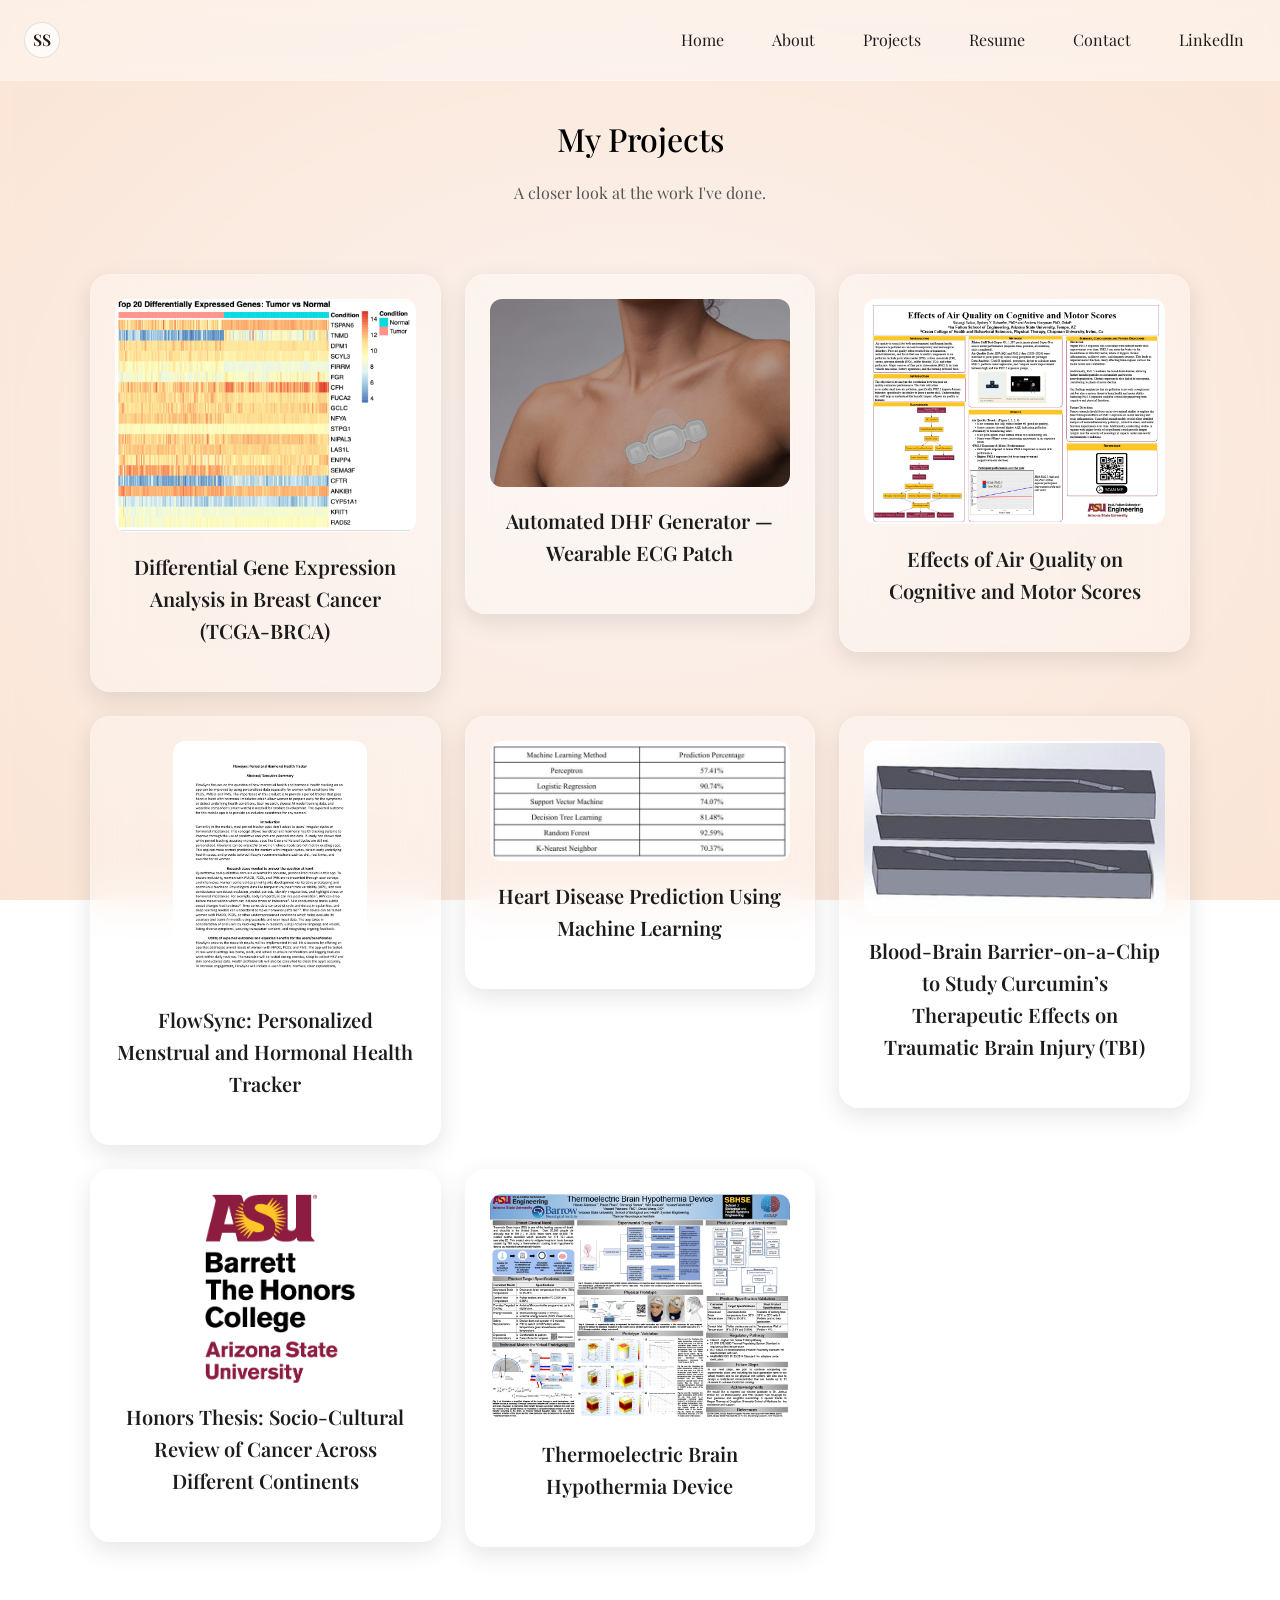
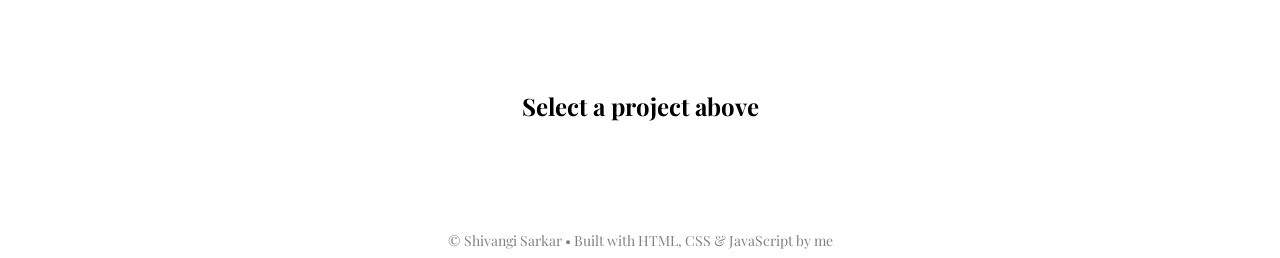
==== project.html @ 10d89e01 "Portfolio site Co-Authored-By: Claude Opus 4.8 <noreply@anthropic.com>" ====
<!DOCTYPE html>

<html lang="en">
<head>
<meta charset="utf-8"/>
<meta content="width=device-width, initial-scale=1.0" name="viewport"/>
<title>Projects – Shivangi</title>
<!-- Font -->
<link href="https://fonts.googleapis.com/css2?family=Playfair+Display:wght@400;500;600&amp;display=swap" rel="stylesheet"/>
<link href="https://cdn.jsdelivr.net/npm/aos@2.3.4/dist/aos.css" rel="stylesheet"/>
<link rel="stylesheet" href="mobile.css" />
<style>html 
{  .zoom-on-hover {
  transition: transform 0.3s ease;
  cursor: zoom-in;
}

.zoom-on-hover:hover {
  transform: scale(1.05);
} 
scroll-behavior: smooth;
}

    body {
      margin: 0;
      font-family: 'Playfair Display', serif;
      line-height: 1.6;
      min-height: 100vh;
      overflow-x: hidden;
      background: radial-gradient(ellipse at center, #fbeee8 0%, #f8d9c3 100%);
      background-attachment: fixed;
      background-size: cover;
      background-repeat: no-repeat;
      position: relative;
    }

    body::before {
      content: '';
      position: fixed;
      top: 0;
      left: 0;
      width: 100vw;
      height: 100vh;
      z-index: -3;
      background: rgba(255, 255, 255, 0.3);
      backdrop-filter: blur(6px);
    }

    .blob {
      position: fixed;
      border-radius: 50%;
      filter: blur(60px);
      opacity: 0.6;
      z-index: -2;
      animation: float 10s ease-in-out infinite;
    }

    .blob1 {
      width: 400px;
      height: 400px;
      background: #fce8ec;
      top: -100px;
      left: -100px;
    }

    .blob2 {
      width: 300px;
      height: 300px;
      background: #f9f5dc;
      top: 200px;
      right: -150px;
    }

    .blob3 {
      width: 500px;
      height: 500px;
      background: #e6fff3;
      bottom: -150px;
      left: 50%;
      transform: translateX(-50%);
    }


nav {
  display: flex;
  align-items: center;
  justify-content: space-between;
  padding: 10px 24px;
  background: rgba(255, 255, 255, 0.4);
  backdrop-filter: blur(10px);
  border-bottom: 1px solid rgba(255,255,255,0.2);
  position: sticky;
  top: 0;
  z-index: 100;
  height: 60px; /* Optional cap to help constrain height */
}
.monogram {
  display: inline-flex;
  align-items: center;
  justify-content: center;
  width: 36px;
  height: 36px;
  font-size: 16px; /* balanced for a 36px circle */
  font-weight: 600;
  border: 1px solid rgba(0, 0, 0, 0.1);
  border-radius: 50%;
  background: rgba(255, 255, 255, 0.5);
  backdrop-filter: blur(6px);
  text-decoration: none;
  color: #1c1c1c;
  line-height: 1;
  padding: 0;
  margin: 0;
  box-sizing: border-box;
}




  .nav-links {
    display: flex;
    gap: 24px;
  }

 nav a {
    color: #1c1c1c;
    text-decoration: none;
    padding: 6px 12px;
    font-size: 16px;
    border-radius: 6px;
    transition: background 0.3s;
  }

    nav a:hover {
      background: rgba(255,255,255,0.3);
    }

  header {
  text-align: center;
  padding: 24px 20px 12px;
  margin-top: 0; /* Add this if not present */
}

h1 {
  font-size: 32px; /* Match this to about.html if different */
  font-weight: 500;
  margin: 0;
  padding-top: 8px;
}

    .projects-container {
      display: grid;
      grid-template-columns: repeat(auto-fit, minmax(300px, 1fr));
      gap: 24px;
      max-width: 1100px;
      margin: 0 auto;
      padding: 40px 24px;
    }

    .project-card {
      background: rgba(255, 255, 255, 0.3);
      border: 1px solid rgba(255, 255, 255, 0.2);
      border-radius: 20px;
      backdrop-filter: blur(20px);
      box-shadow: 0 8px 24px rgba(0, 0, 0, 0.1);
      padding: 24px;
      transition: transform 0.3s ease;
    }

    .project-card:hover {
      transform: translateY(-6px);
    }

    .project-card h3 {
      margin-top: 0;
      font-size: 20px;
      font-weight: 600;
    }

    .project-card p {
      font-size: 15px;
      color: #333;
    }

    @media (max-width: 600px) {
      h1 {
        font-size: 28px;
      }

      .nav-links {
        flex-direction: column;
        gap: 12px;
        align-items: flex-start;
      }
    }
  </style>
</head>
<body>
<!-- Navigation Bar -->
<nav>
  <a href="index.html" class="monogram">SS</a>
  <div class="nav-links">
    <a href="index.html">Home</a>
    <a href="aboutme.html">About</a>
    <a href="project.html">Projects</a>
    <a href="resume.pdf" rel="noopener noreferrer" target="_blank">Resume</a>
    <a href="contact.html">Contact</a>
    <a href="https://www.linkedin.com/in/shivangi-sarkar/" target="_blank" rel="noopener noreferrer">LinkedIn</a>
</div>
</nav>
<!-- Page Header -->
<header>
<h1>My Projects</h1>
<p style="font-size: 16px; color: #555;">A closer look at the work I've done.</p>
</header>
<!-- Projects Grid -->
<div class="projects-container">
  <a href="#slideshow" style="text-decoration: none;">
    <div class="project-card" style="cursor: pointer;">
      <img src="heatmap.jpg" alt="Project 1" style="width: 100%; border-radius: 12px; margin-bottom: 12px;" />
      <h3 style="text-align: center; color: #1c1c1c;">Differential Gene Expression Analysis in Breast Cancer (TCGA-BRCA)</h3>
    </div>
  </a>
  <a href="#slideshow" style="text-decoration: none;">
    <div class="project-card" style="cursor: pointer;">
      <img src="dhfecg.jpg" alt="Project 2" style="width: 100%; border-radius: 12px; margin-bottom: 12px;" />
      <h3 style="text-align: center; color: #1c1c1c;">Automated DHF Generator — Wearable ECG Patch</h3>
    </div>
  </a>
  <a href="#slideshow" style="text-decoration: none;">
    <div class="project-card" style="cursor: pointer;">
      <img src="appliedproject.jpg" alt="Project 3" style="width: 100%; border-radius: 12px; margin-bottom: 12px;" />
      <h3 style="text-align: center; color: #1c1c1c;">Effects of Air Quality on Cognitive and Motor Scores</h3>
    </div>
  </a>
  <a href="#slideshow" style="text-decoration: none;">
    <div class="project-card" style="cursor: pointer;">
      <img src="Flowsyncreport.jpg" alt="Project 4" style="width: 64.5%; border-radius: 12px; margin-bottom: 12px; margin-left: 58px; display: block;" />
      <h3 style="text-align: center; color: #1c1c1c;">FlowSync: Personalized Menstrual and Hormonal Health Tracker</h3>
    </div>
  </a>
  <a href="#slideshow" style="text-decoration: none;">
    <div class="project-card" style="cursor: pointer;">
      <img src="heartml.jpg" alt="Project 5" style="width: 100%; border-radius: 12px; margin-bottom: 12px;" />
<h3 style="text-align: center; color: #1c1c1c;">Heart Disease Prediction Using Machine Learning</h3>
    </div>
  </a>
  <a href="#slideshow" style="text-decoration: none;">
    <div class="project-card" style="cursor: pointer;">
      <img src="project4.jpg" alt="Project 6" style="width: 100%; border-radius: 12px; margin-bottom: 12px;" />
      <h3 style="text-align: center; color: #1c1c1c;">Blood-Brain Barrier-on-a-Chip to Study Curcumin’s Therapeutic Effects on Traumatic Brain Injury (TBI)</h3>
    </div>
  </a>
  <a href="#slideshow" style="text-decoration: none;">
    <div class="project-card" style="cursor: pointer;">
      <img src="Barrett.jpg" alt="Project 7" style="width: 50%; border-radius: 12px; margin-bottom: 12px; margin-left: 90px;" />
      <h3 style="text-align: center; color: #1c1c1c;">Honors Thesis: Socio-Cultural Review of Cancer Across Different Continents</h3>
    </div>
  </a>
  <a href="#slideshow" style="text-decoration: none;">
    <div class="project-card" style="cursor: pointer;">
      <img src="capstone.jpg" alt="Project 8" style="width: 100%; border-radius: 12px; margin-bottom: 12px;" />
      <h3 style="text-align: center; color: #1c1c1c;">Thermoelectric Brain Hypothermia Device</h3>
    </div>
  </a>
</div>
<section id="slideshow" style="padding: 80px 24px; scroll-margin-top: 100px;">
<div class="glass" id="project-detail" style="max-width: 800px; margin: 0 auto; text-align: center;">
<h2 id="detail-title">Select a project above</h2>
<div id="detail-image-container" style="margin-top: 20px;"></div>
<p id="detail-description" style="margin-top: 20px; font-size: 16px; color: #444;"></p>
</div>
</section>
<script>
  const projectData = {

    1: {
  title: "Differential Gene Expression Analysis in Breast Cancer (TCGA-BRCA)",
  image: "heatmap.jpg",
  description: `
    <div style="display: flex; flex-wrap: wrap; gap: 40px;">
      <div style="flex: 1; min-width: 300px;">
        <h3>Overview</h3>
        <p>This project investigates the molecular differences between normal and cancerous breast tissue using RNA-Seq data from The Cancer Genome Atlas (TCGA-BRCA). By comparing expression profiles from 113 matched tumor-normal samples, the goal was to identify key biomarkers and therapeutic targets in breast cancer.</p>

        <h3>Tools & Technologies</h3>
        <ul style="font-size: 15px;">
          <li>R</li>
          <li>TCGAbiolinks</li>
          <li>DESeq2</li>
          <li>biomaRt</li>
          <li>ggplot2</li>
          <li>pheatmap</li>
          <li>EnhancedVolcano</li>
        </ul>

        <h3>Key Steps</h3>
        <ul style="font-size: 15px;">
          <li>Queried and processed TCGA-BRCA RNA-Seq data</li>
          <li>Filtered and normalized gene expression</li>
          <li>Conducted differential expression analysis using DESeq2</li>
          <li>Visualized results via PCA plots, heatmaps, and dendrograms</li>
        </ul>

        <h3>Results Highlights</h3>
        <ul style="font-size: 15px;">
          <li>Clear separation in PCA between tumor and normal tissue (PC1: 36%, PC2: 17%)</li>
          <li>Top genes: TSPAN6, TNMD, CFTR</li>
          <li>Clustering showed possible functional relationships between genes</li>
        </ul>

        <h3>Biological Insights</h3>
        <ul style="font-size: 15px;">
          <li>TSPAN6 downregulation may impair B cell recruitment to the tumor</li>
          <li>TNMD downregulation correlated with poorer survival in some subtypes</li>
          <li>CFTR dysfunction may influence estrogen-linked cancer progression</li>
        </ul>

        <h3>Impact</h3>
        <ul style="font-size: 15px;">
          <li>Highlighted potential biomarkers for early detection</li>
          <li>Demonstrated skills in bioinformatics and biological interpretation</li>
          <li>Supported future research in therapeutic target identification</li>
        </ul>


        
        </p>
      </div>

      <div style="flex: 1; min-width: 300px;">
        <h3>Visualizations</h3>
<a href="PCA.jpg" target="_blank">
  <img src="PCA.jpg" alt="PCA Plot: Tumor vs Normal" class="zoom-on-hover" style="width: 100%; border-radius: 12px; margin-bottom: 20px;" />
</a>

<a href="dendogram.jpg" target="_blank">
  <img src="dendogram.jpg" alt="Dendrogram of Top Genes" class="zoom-on-hover" style="width: 100%; border-radius: 12px; margin-bottom: 20px;" />
</a>


<h3>View Full Report</h3>
        <a href="Differential Gene Expression Analysis in Breast Cancer (TCGA-BRCA).pdf" target="_blank" style="display: inline-block;">
          <button style="padding: 10px 20px; font-weight: bold; border-radius: 8px; border: none; background-color: #f0f0f0; cursor: pointer;">
            Open PDF Report
          </button>
        </a>

        <h3>Project Code</h3>
        <p>
          <a href="https://github.com/shivisark/Differential-Gene-Expression-Analysis-in-Breast-Cancer"
             target="_blank"
             style="font-weight: bold; font-size: 16px; text-decoration: underline;">
            View GitHub Repository
          </a>
        </p>

      </div>
    </div>
  `
}

,
    
    2: {
  title: "Automated DHF Generator for Wearable ECG Patch",
  image: "dhfecg.jpg",
  description: `
    <div style="display: flex; flex-wrap: wrap; gap: 40px;">
      <div style="flex: 1; min-width: 300px;">
        <h3>Overview</h3>
        <p>Developed an automated Design History File (DHF) generator for a Class II Wearable ECG Patch used in remote cardiac monitoring. The project integrates biomedical design principles with Python-based automation to streamline FDA-compliant documentation.</p>

        <h3>Key Features</h3>
        <ul style="font-size: 15px;">
          <li><strong>User-Centric Design:</strong> Defined full user needs, design inputs/outputs, and verification methods.</li>
          <li><strong>Traceability Matrix:</strong> Auto-generated matrix links user needs → inputs → outputs → tests with full backward traceability logic.</li>
          <li><strong>Risk Management:</strong> Embedded FMEA logic for calculating Risk Priority Numbers (RPNs) and suggesting mitigations.</li>
          <li><strong>FDA-Ready Format:</strong> Outputs audit-ready DHF reports with structured sections aligned to design control standards. </li>
        </ul>

        <h3>Impact</h3>
        <ul style="font-size: 15px;">
          <li>Reduced documentation time by using automation</li>
          <li>Enhanced design traceability and usability testing tracking</li>
          <li>Demonstrated cross-functional expertise in biomedical design, quality systems, and software development</li>
        </ul>
      </div>

      <div style="flex: 1; min-width: 300px;">
        <h3>See Design History File </h3>
        <a href="DHF_Report.pdf" target="_blank" style="display: inline-block; margin-bottom: 20px;">
          <img src="dhf.jpg" alt="Click to view full DHF Report PDF" class="zoom-on-hover" style="width: 100%; max-width: 300px; border-radius: 12px;" />
        </a>

        <h3>Project Code</h3>
        <p>
          <a href="https://github.com/shivisark/AutomatedDHFGenerator"
             target="_blank"
             style="font-weight: bold; font-size: 16px; color: #1c1c1c; text-decoration: underline;">
            🔗 View GitHub Repository
          </a>
        </p>
      </div>
    </div>
  `
},

    3: {
      title: "Effects of Air Quality on Cognitive and Motor Scores",
      image: "appliedproject.jpg",
      description: `
        <div style="display: flex; flex-wrap: wrap; gap: 40px;">
          <div style="flex: 1; min-width: 300px;">
            <h3>Overview</h3>
            <p>This study investigates how chronic exposure to fine particulate matter (PM2.5) influences human motor and cognitive performance. Using a nationally distributed online motor task called “Super G,” the performance of 1,397 participants was assessed in relation to PM2.5 levels collected near their zip codes. Participants exposed to higher PM2.5 levels showed significantly less improvement in the task, suggesting that air pollution impairs neurocognitive function and may contribute to diseases such as Parkinson’s and Alzheimer’s.</p>

            <h3>Methodology</h3>
            <ul style="font-size: 15px;">
              <li><strong>Participant Recruitment and Ethics:</strong> 1,397 participants recruited via MTurk with informed consent. IRB approved (ASU, Study ID: 00015247).</li>
              <li><strong>Super G Motor Task:</strong> Online game with 75 trials assessing motor skill. Goal: land an astronaut on planets. Metrics: planets landed, response time, accuracy, position, etc.</li>
              <li><strong>Zip Code & Geolocation:</strong> Mapped to nearest EPA site using geospatial calculations.</li>
              <li><strong>Air Quality Data:</strong> EPA PM2.5/AQI data (2022–2024). Mean values by location.</li>
              <li><strong>PM2.5 Exposure Grouping:</strong> High/low groups and quartiles (1Q to 4Q).</li>
              <li><strong>Data Analysis and Visualization:</strong> R, dplyr, tidyverse. Visuals via ggplot2 (lines, boxes, histograms, maps).</li>
            </ul>
          </div>
          <div style="flex: 1; min-width: 300px;">
            <h3>See Full Report</h3>
  <a href="FinalReport.pdf" target="_blank" style="display: inline-block; margin-bottom: 20px;">
  <img src="FinalReport1.jpg" alt="Click to view full report PDF" class="zoom-on-hover" style="width: 100%; max-width: 300px; border-radius: 12px;" />
</a>
<p>
 <h3>Project Video</h3>
        <p>
          <a href="https://capstones.engineering.asu.edu/project/assess-the-impact-of-air-quality-on-individual-cognition-and-motor-capability/"
             target="_blank"
             style="font-weight: bold; font-size: 16px; color: #1c1c1c; text-decoration: underline;">
            🔗 Watch the Capstone Project Video
          </a>
        </p>
</p>

          </div>
        </div>

    <div style="display: flex; flex-wrap: wrap; gap: 40px; margin-top: 40px;">
  <!-- Figure 7 -->
  <div style="flex: 1; min-width: 300px;">
    <h3>Figure 7: Impact of PM2.5 Exposure on Motor Learning Performance Over Time</h3>
    <a href="figure7.png" target="_blank" style="display: inline-block;">
      <img src="figure7.png" alt="Figure 7" class="zoom-on-hover" style="width: 100%; border-radius: 12px;" />
    </a>
    <p style="font-size: 15px; color: #444;">
      This figure illustrates the performance trends in the Super G motor task for two groups: participants with low PM2.5 exposure (blue line) and those with high exposure (red line). Over time, the low-exposure group demonstrated steady improvement in task performance, indicative of effective motor learning. In contrast, the high-exposure group showed no significant improvement, suggesting that chronic exposure to fine particulate matter may inhibit neurocognitive learning.
    </p>
  </div>
  <!-- Figure 8 -->
  <div style="flex: 1; min-width: 300px;">
    <h3>Figure 8: Distribution of Participants by PM2.5 Exposure Quartiles from Baseline to Year 2</h3>
    <a href="figure8.png" target="_blank" style="display: inline-block;">
      <img src="figure8.png" alt="Figure 8" class="zoom-on-hover" style="width: 100%; border-radius: 12px;" />
    </a>
    <p style="font-size: 15px; color: #444;">
      This box plot shows how participants were distributed across four levels of PM2.5 exposure—low (1Q), low-medium (2Q), medium (3Q), and high (4Q)—at baseline and again at year 2. At baseline, a larger proportion of participants were in the medium to high exposure categories. By year 2, the distribution shifted, with fewer participants in the highest exposure quartile. This trend suggests a reduction in environmental PM2.5 levels or a demographic shift in the sample over time.
    </p>
  </div>
</div>
      `
    },
    4: {
  title: "FlowSync: Personalized Menstrual and Hormonal Health Tracker",
  image: "",
description: `
  <div style="margin-bottom: 30px;">
    <h3>View Project Report</h3>
    <a href="Flowsync.pdf" target="_blank" style="display: inline-block;">
      <img src="Flowsyncreport.jpg" alt="FlowSync Report Preview" class="zoom-on-hover" style="width: 100%; max-width: 300px; border-radius: 12px;" />
    </a>
  </div>
    <div style="display: flex; flex-wrap: wrap; gap: 40px;">
      <div style="flex: 1; min-width: 300px;">
        <h3>Concept & Problem Statement</h3>
        <p>FlowSync aims to fill a critical gap in women’s health by providing a smart, adaptive period and hormonal health tracker. Unlike existing apps, FlowSync caters to those with irregular cycles and hormonal disorders like PCOS, PMDD, and PMS by using data from both user input and wearable devices.</p>
      </div>
      <div style="flex: 1; min-width: 300px;">
        <h3>Features</h3>
        <ul style="font-size: 15px; line-height: 1.8;">
          <li>Predictive Analytics</li>
          <li>Wearable Integration (HRV, skin conductance, temperature)</li>
          <li>Personalized Cycle Tracking</li>
          <li>Inclusive Symptom Logging</li>
          <li>Lifestyle Recommendations</li>
        </ul>
      </div>
    </div>

    <h3 style="text-align: center;">Human-Centered Approach</h3>
<div style="display: flex; justify-content: center;">
  <ul style="font-size: 15px; line-height: 1.8; list-style-type: disc; list-style-position: inside; text-align: left;">
    <li style="margin-bottom: 10px;">Surveys & Interviews</li>
    <li style="margin-bottom: 10px;">Iterative Prototyping</li>
    <li style="margin-bottom: 10px;">AI Modeling (Time Series & Deep Learning)</li>
    <li>Expert Validation (Healthcare Professionals)</li>
  </ul>
</div>

    </div>

    <div style="margin-top: 40px;">
      <h3>Personal Growth & Future Goals</h3>
      <p style="font-size: 15px;">
        Working on FlowSync sparked a deep interest in health-focused app development and wearable tech. I became passionate about using data science and design thinking to improve real lives. In the future, I aspire to develop applications that work in sync with smart wearables to address other underserved health issues.
      </p>
      <p style="font-size: 15px;">
        This project marked the beginning of my journey into mobile health tech—and I’m excited to build more.
      </p>
    </div>
  `
}, 5: {
  title: "Heart Disease Prediction Using Machine Learning",
  image: "",
  description: `
  <div style="margin-bottom: 30px;">
    <h3>View Project Report</h3>
    <a href="python.pdf" target="_blank" style="text-decoration: none;">
      <img src="python.jpg" alt="Heart Disease ML Report Preview"
           class="zoom-on-hover"
           style="width: 90%; max-width: 240px; border-radius: 12px; display: block; margin: 0 auto;" />
    </a>
  </div>

  <div style="margin-top: 40px;">
    <h3>Overview</h3>
    <p>As part of a machine learning course project, I developed a predictive model to aid physicians in identifying patients at risk of heart disease using real-world clinical data. The goal was to evaluate various ML algorithms for their prediction accuracy and interpretability.</p>
  </div>

  <div style="margin-top: 30px;">
    <h3>Techniques Used</h3>
    <ul style="font-size: 15px; line-height: 1.8; text-align: left; padding-left: 20px;">
      <li>Exploratory Data Analysis: Correlation and covariance matrices to understand feature relationships.</li>
      <li>Feature Engineering: Analyzed variables like chest pain type, max heart rate, and thalassemia.</li>
      <li>Machine Learning Models:
         <!-- Model Types Table -->
<table style="width: 100%; max-width: 600px; margin: 0 auto; font-size: 15px; border-collapse: collapse;">
  <thead>
    <tr>
      <th style="padding: 10px; text-align: center; border-bottom: 1px solid #ccc;">Model</th>
      <th style="padding: 10px; text-align: center; border-bottom: 1px solid #ccc;">Type</th>
    </tr>
  </thead>
  <tbody>
    <tr><td style="padding: 10px; text-align: center;">Perceptron</td><td style="padding: 10px; text-align: center;">Linear Classifier</td></tr>
    <tr><td style="padding: 10px; text-align: center;">Logistic Regression</td><td style="padding: 10px; text-align: center;">Linear Classifier</td></tr>
    <tr><td style="padding: 10px; text-align: center;">Decision Tree</td><td style="padding: 10px; text-align: center;">Tree-based</td></tr>
    <tr><td style="padding: 10px; text-align: center;">Random Forest</td><td style="padding: 10px; text-align: center;">Ensemble (Bagging)</td></tr>
    <tr><td style="padding: 10px; text-align: center;">SVM (Poly Kernel)</td><td style="padding: 10px; text-align: center;">Nonlinear Kernel</td></tr>
    <tr><td style="padding: 10px; text-align: center;">K-Nearest Neighbor (KNN)</td><td style="padding: 10px; text-align: center;">Instance-Based</td></tr>
  </tbody>
</table>
      </li>
    </ul>
  </div>

  <div style="margin-top: 30px;">
    

<!-- Accuracy Results Table -->
<div style="margin-top: 40px;">
  <h3 style="text-align: center; font-size: 20px;">Results</h3>
  <table style="width: 100%; max-width: 500px; margin: 0 auto; font-size: 15px; border-collapse: collapse;">
    <thead>
      <tr>
        <th style="padding: 10px; text-align: center; border-bottom: 1px solid #ccc;">Model</th>
        <th style="padding: 10px; text-align: center; border-bottom: 1px solid #ccc;">Accuracy</th>
      </tr>
    </thead>
    <tbody>
      <tr><td style="padding: 10px; text-align: center;">Perceptron</td><td style="padding: 10px; text-align: center;">57.41%</td></tr>
      <tr><td style="padding: 10px; text-align: center;">Logistic Regression</td><td style="padding: 10px; text-align: center;">90.74%</td></tr>
      <tr><td style="padding: 10px; text-align: center;">SVM (Poly Kernel)</td><td style="padding: 10px; text-align: center;">74.07%</td></tr>
      <tr><td style="padding: 10px; text-align: center;">Decision Tree</td><td style="padding: 10px; text-align: center;">81.48%</td></tr>
      <tr><td style="padding: 10px; text-align: center;">Random Forest</td><td style="padding: 10px; text-align: center;">92.59%</td></tr>
      <tr><td style="padding: 10px; text-align: center;">K-Nearest Neighbor</td><td style="padding: 10px; text-align: center;">70.37%</td></tr>
    </tbody>
  </table>
</div>

  <div style="margin-top: 30px;">
    <h3>Best Model</h3>
    <p>Random Forest, which reduced overfitting and delivered the highest accuracy at 92.59%, making it the most reliable for this dataset.</p>
  </div>

  <div style="margin-top: 30px;">
    <h3>Insights Gained</h3>
    <ul style="font-size: 15px; line-height: 1.8; text-align: left; padding-left: 20px;">
      <li>Importance of feature correlation in model performance</li>
      <li>Model tuning (e.g., best k in KNN, max_depth in Decision Tree)</li>
      <li>Real-world healthcare applications of supervised learning</li>
    </ul>
  </div>

  <div style="margin-top: 30px;">
    <h3>Tools Used</h3>
    <p>Python, Scikit-learn, Pandas, Matplotlib</p>
  </div>

  `
}, 6: {
  title: "TBI on a BBB Chip: Investigating Curcumin as a Therapeutic Treatment",
  image: "",
  description: `
    <div style="margin-bottom: 30px;">
      <h3>View Project Slides</h3>
      <a href="TBIonaBBBChip.pdf" target="_blank" style="text-decoration: none;">
        <img src="TBIBBB.jpg" alt="TBI Project Report Preview"
             class="zoom-on-hover"
             style="width: 90%; max-width: 240px; border-radius: 12px; display: block; margin: 0 auto;" />
      </a>
    </div>

    <div style="margin-top: 30px;">
      <h3>What is this project about?</h3>
      <p>This project models traumatic brain injury (TBI) on a microfluidic "brain-on-a-chip" device to better understand how the brain responds to injury—and how it might respond to treatment with curcumin, a natural compound found in turmeric.</p>
      <p>TBI is a serious condition that can result from accidents, sports injuries, or explosions. Despite how common it is, we still don’t have a cure. This chip lets us zoom in on the blood-brain barrier (BBB)—a critical defense system for the brain—and see what happens when it's damaged, then treated.</p>
    </div>

    <div style="margin-top: 30px;">
      <h3>What did we build?</h3>
      <ul style="font-size: 15px; line-height: 1.8; text-align: left; padding-left: 20px;">
        <li>Engineered a microfluidic device mimicking the human BBB using astrocytes, pericytes, and endothelial cells.</li>
        <li>Recreated primary injury using laser-induced shock wave.</li>
        <li>Simulated secondary injury using inflammatory cytokines.</li>
        <li>Flowed curcumin through the chip using microfluidic pumps to test therapeutic effect.</li>
      </ul>
    </div>

    <div style="margin-top: 30px;">
      <h3>How did we test it?</h3>
      <ul style="font-size: 15px; line-height: 1.8; text-align: left; padding-left: 20px;">
        <li>Measured TEER (transendothelial electrical resistance) for cell junction integrity.</li>
        <li>Performed a permeability assay with fluorescent dye to assess barrier leakiness.</li>
        <li>Analyzed gene expression to observe curcumin's anti-inflammatory and antioxidant effects.</li>
      </ul>
    </div>

    <div style="margin-top: 30px;">
      <h3>Why Curcumin?</h3>
      <p>Curcumin is a plant-based compound known for its anti-inflammatory and antioxidant benefits. Past animal studies suggested it could help with TBI, but we wanted to test its effect on human brain cells in a more controlled, observable environment. Our BBB chip let us do exactly that!</p>
    </div>

    <div style="margin-top: 30px;">
      <h3>Impact</h3>
      <ul style="font-size: 15px; line-height: 1.8; text-align: left; padding-left: 20px;">
        <li>Advance drug testing for brain injuries without relying solely on animal models.</li>
        <li>Provide a personalized medicine platform in the future using patient-specific cells.</li>
        <li>Help researchers design better treatments for TBI, stroke, Alzheimer’s, and other brain disorders involving the BBB.</li>
      </ul>
    </div>
  `
}, 7: {
  title: "Honors Thesis: Socio-Cultural Review of Cancer Across Different Continents",
  image: "",
  description: `
    <div style="margin-top: 30px;">
      <p><strong>Institution:</strong> Barrett, The Honors College at Arizona State University</p>
      <p><strong>Author:</strong> Shivangi Sarkar</p>
    </div>

    <div style="margin-top: 30px;">
      <h3>Project Summary</h3>
      <p>This project is a comprehensive research thesis that explores how sociocultural beliefs and stigmas surrounding cancer differ across the world—and how those beliefs impact early diagnosis, treatment access, and patient outcomes. The paper compares cultural perceptions in South Asia, China, the Middle East, Europe, the USA, and Native American communities, highlighting patterns of shame, fear, blame, and medical mistrust.</p>
    </div>

    <div style="margin-top: 30px;">
      <h3>Why This Matters</h3>
      <p>Many public health strategies assume medical solutions alone are enough. But what if patients don’t seek help due to cultural shame or fear of being ostracized? This project reveals how deep-rooted societal perceptions—from religious interpretations to gender taboos—play a significant role in cancer mortality.</p>
    </div>

    <div style="margin-top: 30px;">
      <h3>Key Findings</h3>
      <ul style="font-size: 15px; line-height: 1.8; text-align: left; padding-left: 20px;">
        <li><strong>South Asia:</strong> High stigma due to religious and gender-based taboos; women fear losing marriage prospects.</li>
        <li><strong>China:</strong> Self-stigma and body image issues impact cancer disclosure, despite advancements in TCM and modern healthcare.</li>
        <li><strong>Middle East:</strong> Religious coping mechanisms help, but patriarchy and modesty norms restrict access for women.</li>
        <li><strong>Western World:</strong> While more open, media metaphors (“battle cancer”) create pressure and self-blame.</li>
        <li><strong>Native American Populations:</strong> Historical trauma fuels mistrust in the healthcare system, especially for women with cervical cancer.</li>
      </ul>
    </div>

    <div style="margin-top: 30px;">
      <h3>Impact</h3>
      <p>This project showed how misinformation, cultural taboos, and structural inequalities hinder early cancer detection.</p>
      <p>It proposed tailored solutions like education campaigns, community-based screening, culturally sensitive medical training, and reform of media language around cancer.</p>
    </div>

<div style="margin-top: 30px; text-align: center;">
  <a href="https://hdl.handle.net/2286/R.2.N.185540" target="_blank"
     style="font-size: 16px; font-weight: bold; color: #1c1c1c; text-decoration: underline;">
    🔗 View My Publication
  </a>
</div>

  `
}, 8: {
  title: "Thermoelectric Brain Hypothermia Device",
  image: "",
  description: `
  <div style="font-size: 20px; margin-bottom: 20px; text-align: center;">
  <a href="capstone.jpg" target="_blank" style="display: inline-block;">
    <img src="capstone.jpg" alt="Capstone Brain Cooling Device"
         class="zoom-on-hover"
         style="width: 100%; max-width: 400px; border-radius: 12px; display: block; margin: 0 auto;" />
  </a>
</div>

    <div style="margin-top: 20px;">
      <p style="font-size: 15px; text-align: center;">
        <strong>Capstone Project | Spring 2023 | Arizona State University x Barrow Neurological Institute</strong><br/>
        Team of 5 | Role: Biological & Clinical Researcher
      </p>
    </div>

    <div style="font-size: 15px; margin-top: 30px;">
      <h3>Objective</h3>
      <p>Designed and developed a non-invasive brain cooling device using thermoelectric Peltier technology to mitigate traumatic brain injury (TBI)-induced brain damage through controlled hypothermia.</p>
    </div>

    <div style="font-size: 20px; margin-top: 30px;">
      <h3> Technical Contributions & Project Highlights</h3>
      <ul style="font-size: 15px; line-height: 1.8; text-align: left; padding-left: 20px;">
        <li> Designed a targeted hypothermia system using Peltier devices to cool the brain and carotid arteries via a custom-fitted head and neck brace.</li>
        <li> Built a SolidWorks 3D prototype, including components like:
          <ul>
            <li>Neck brace for carotid artery targeting</li>
            <li>Water block for conductive cooling</li>
            <li>Heatsink and fan integration for thermal dissipation</li>
            <li>Modeled and refined each part using boss extrude, fillet, and cut functions</li>
          </ul>
        </li>
        <li> Simulated heat transfer and brain thermodynamics using COMSOL Multiphysics:
          <ul>
            <li>Created layered heat transfer models through scalp, skull, dura, and brain tissue</li>
            <li>Compared conduction-only vs. convection-enhanced designs</li>
            <li>Validated experimental data against virtual models</li>
          </ul>
        </li>
        <li> Built and tested physical prototypes using:
          <ul>
            <li>TEC1 Peltier modules</li>
            <li>Water pump + aluminum water block for efficient heat removal</li>
            <li>DS18B20 temperature sensors + Arduino Uno for real-time monitoring</li>
            <li>Magnetically stirred convection systems to boost performance</li>
          </ul>
        </li>
        <li> Conducted experimental trials:
          <ul>
            <li>Measured temperature drop in 250 mL water with and without convection</li>
            <li>Identified optimal voltage/current to stabilize Peltier surface at 4°C</li>
            <li>Analyzed temperature profiles over time and across configurations</li>
          </ul>
        </li>
        <li> Managed Design Master Record (DMR) and tracked material specifications, measurements, and changes across iterations</li>
        <li> Incorporated FDA-aligned regulatory processes:
          <ul>
            <li>Wrote and followed Standard Operating Procedures (SOPs)</li>
            <li>Researched ISO and ASTM standards relevant to Class II/III medical devices</li>
            <li>Outlined 510(k) clearance pathway for future commercialization</li>
          </ul>
        </li>
        <li> Researched biological & clinical feasibility:
          <ul>
            <li>Investigated thermoregulation and brain-cooling mechanisms across species</li>
            <li>Explored patient safety risks (e.g., choking, data privacy)</li>
            <li>Evaluated ethical, practical, and cost-related constraints of real-world use</li>
          </ul>
        </li>
        <li> Presented at Capstone Symposium with a digital poster and interactive demo, showcasing both virtual simulations and physical test results</li>
      </ul>
    </div>
  `
}


  };

  document.querySelectorAll(".project-card").forEach((card, index) => {
    card.addEventListener("click", function() {
      const project = projectData[index + 1];
      if (project) {
        document.getElementById("detail-title").textContent = project.title;
        const img = document.getElementById("detail-image");
const detailImageContainer = document.getElementById("detail-image-container");

if (project.image) {
  detailImageContainer.innerHTML = `
    <a href="${project.image}" target="_blank" style="display: inline-block;">
      <img src="${project.image}" alt="${project.title}" class="zoom-on-hover" style="width: 60%; border-radius: 12px;" />
    </a>
  `;
} else {
  detailImageContainer.innerHTML = "";
}


        document.getElementById("detail-description").innerHTML = project.description;
      }
    });
  } );

</script>
<footer style="font-size:14px; color:gray; text-align:center; padding: 5px;">
  © Shivangi Sarkar • Built with HTML, CSS & JavaScript by me
</footer>
</body>
</html>
---- mobile.css ----
@media (max-width: 768px) {
    /* Hide desktop nav */
    .nav-links {
      display: none !important;
    }
  
    /* Show hamburger menu icon */
    .hamburger {
      display: block;
      font-size: 28px;
      cursor: pointer;
      padding: 12px 20px;
      position: sticky;
      top: 0;
      background: rgba(255, 255, 255, 0.9);
      z-index: 1001;
      text-align: right;
    }
  
    /* Mobile menu layout */
    .mobile-nav-links {
      display: none;
      flex-direction: column;
      gap: 12px;
      background: rgba(255, 255, 255, 0.95);
      position: absolute;
      top: 60px;
      left: 0;
      width: 100%;
      z-index: 1000;
      text-align: center;
      padding: 16px 0;
    }
  
    .mobile-nav-links a {
      color: #1c1c1c;
      text-decoration: none;
      font-size: 16px;
      padding: 8px 12px;
    }
  
    /* Responsive typewriter text */
    .typewriter {
      font-size: 24px;
      max-width: 100%;
      white-space: normal;
      overflow-wrap: break-word;
      border-right: none;
    }
  
    /* Responsive section spacing */
    section {
      max-width: 100% !important;
      height: auto !important;
      overflow: visible !important;
      padding: 60px 16px;
    }
  
    /* About section interest grid fix */
    .interests-grid {
      grid-template-columns: repeat(auto-fit, minmax(140px, 1fr));
    }
  
    /* Timeline section fix */
    .journey-timeline {
      max-width: 90%;
      height: auto;
    }
  
    /* Image scaling */
    img {
      max-width: 100%;
      height: auto;
    }
  
    /* Form inputs full width */
    input, textarea, button {
      width: 100%;
    }
  }
  
  /* Hide hamburger and mobile nav on desktop */
  @media (min-width: 769px) {
    .hamburger, .mobile-nav-links {
      display: none !important;
    }
  }
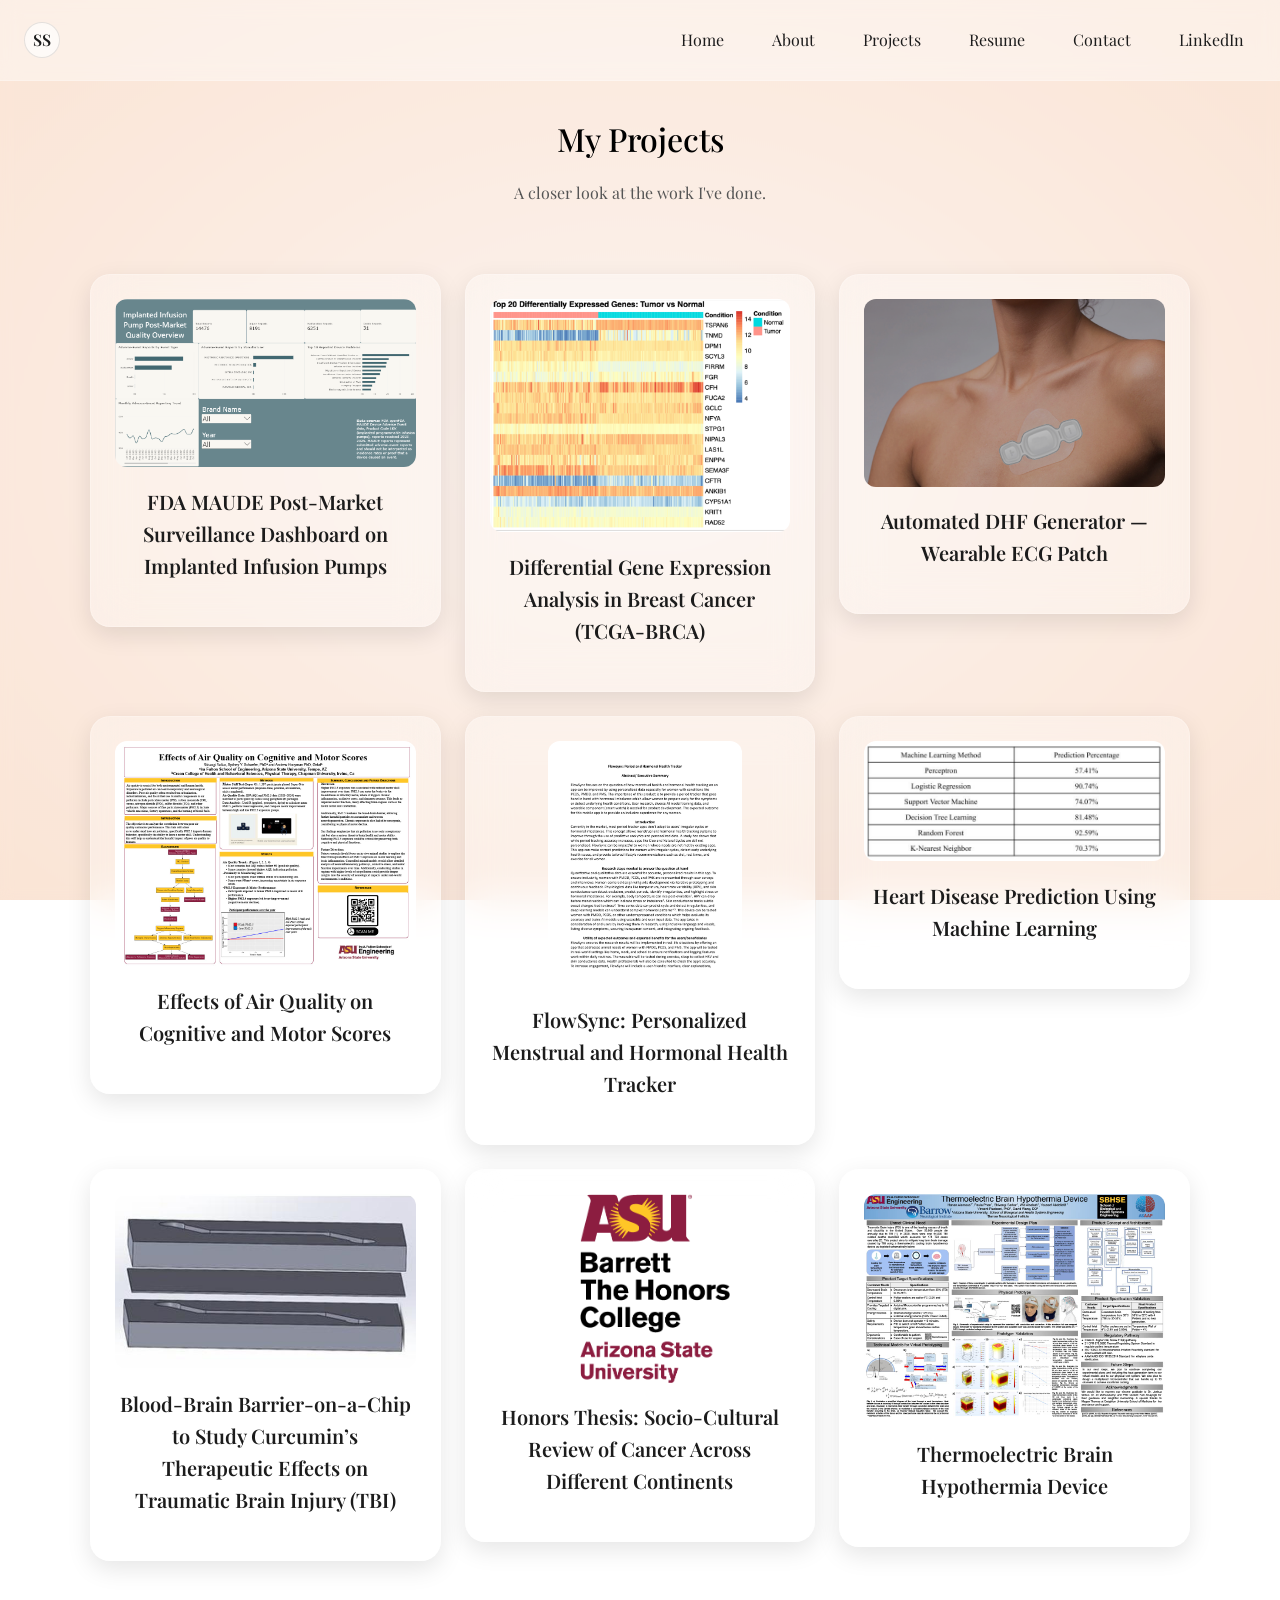
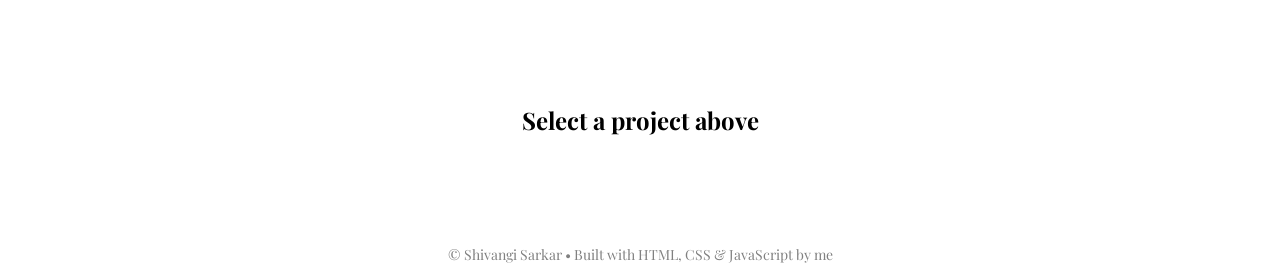
==== commit 2d6ca060: "Add FDA MAUDE Post-Market Surveillance Dashboard project" ====
--- a/project.html
+++ b/project.html
@@ -217,7 +217,13 @@
 <div class="projects-container">
   <a href="#slideshow" style="text-decoration: none;">
     <div class="project-card" style="cursor: pointer;">
-      <img src="heatmap.jpg" alt="Project 1" style="width: 100%; border-radius: 12px; margin-bottom: 12px;" />
+      <img src="maude1.png" alt="Project 1" style="width: 100%; border-radius: 12px; margin-bottom: 12px;" />
+      <h3 style="text-align: center; color: #1c1c1c;">FDA MAUDE Post-Market Surveillance Dashboard on Implanted Infusion Pumps</h3>
+    </div>
+  </a>
+  <a href="#slideshow" style="text-decoration: none;">
+    <div class="project-card" style="cursor: pointer;">
+      <img src="heatmap.jpg" alt="Project 2" style="width: 100%; border-radius: 12px; margin-bottom: 12px;" />
       <h3 style="text-align: center; color: #1c1c1c;">Differential Gene Expression Analysis in Breast Cancer (TCGA-BRCA)</h3>
     </div>
   </a>
@@ -274,7 +280,7 @@
 <script>
   const projectData = {
 
-    1: {
+    2: {
   title: "Differential Gene Expression Analysis in Breast Cancer (TCGA-BRCA)",
   image: "heatmap.jpg",
   description: `
@@ -362,7 +368,7 @@
 
 ,
     
-    2: {
+    3: {
   title: "Automated DHF Generator for Wearable ECG Patch",
   image: "dhfecg.jpg",
   description: `
@@ -406,7 +412,7 @@
   `
 },
 
-    3: {
+    4: {
       title: "Effects of Air Quality on Cognitive and Motor Scores",
       image: "appliedproject.jpg",
       description: `
@@ -468,7 +474,7 @@
 </div>
       `
     },
-    4: {
+    5: {
   title: "FlowSync: Personalized Menstrual and Hormonal Health Tracker",
   image: "",
 description: `
@@ -517,7 +523,7 @@
       </p>
     </div>
   `
-}, 5: {
+}, 6: {
   title: "Heart Disease Prediction Using Machine Learning",
   image: "",
   description: `
@@ -606,7 +612,7 @@
   </div>
 
   `
-}, 6: {
+}, 7: {
   title: "TBI on a BBB Chip: Investigating Curcumin as a Therapeutic Treatment",
   image: "",
   description: `
@@ -658,7 +664,7 @@
       </ul>
     </div>
   `
-}, 7: {
+}, 8: {
   title: "Honors Thesis: Socio-Cultural Review of Cancer Across Different Continents",
   image: "",
   description: `
@@ -702,7 +708,7 @@
 </div>
 
   `
-}, 8: {
+}, 9: {
   title: "Thermoelectric Brain Hypothermia Device",
   image: "",
   description: `
@@ -779,6 +785,67 @@
       </ul>
     </div>
   `
+}, 1: {
+  title: "FDA MAUDE Post-Market Surveillance Dashboard on Implanted Infusion Pumps",
+  image: "",
+  description: `
+    <div style="display: flex; flex-wrap: wrap; gap: 40px;">
+      <div style="flex: 1; min-width: 300px;">
+        <h3>Overview</h3>
+        <p>Developed an interactive Power BI post-market surveillance dashboard to analyze FDA MAUDE adverse-event reports for programmable implanted infusion pumps (Product Code LKK) from approximately 2023–2025. The project transforms raw medical-device event data into a structured quality analytics tool for identifying safety trends, recurring device problems, and potential signals requiring further investigation.</p>
+      </div>
+      <div style="flex: 1; min-width: 300px;">
+        <h3>Tools & Technologies</h3>
+        <ul style="font-size: 15px; line-height: 1.8;">
+          <li>Microsoft Power BI</li>
+          <li>Power Query</li>
+          <li>Data cleaning and transformation</li>
+          <li>Interactive data visualization</li>
+          <li>FDA MAUDE adverse-event data</li>
+          <li>Post-market surveillance and quality analytics</li>
+        </ul>
+      </div>
+    </div>
+
+    <div style="margin-top: 30px;">
+      <h3>Dashboard Pages</h3>
+      <ul style="font-size: 15px; line-height: 1.8; text-align: left; padding-left: 20px;">
+        <li><strong>Executive Quality Overview:</strong> High-level view of adverse-event trends and key quality indicators.</li>
+        <li><strong>Device Failure Analysis:</strong> Analysis of frequently reported device problems and failure patterns.</li>
+        <li><strong>Patient Safety Analysis:</strong> Evaluation of reported patient outcomes, including injury and death events.</li>
+        <li><strong>Trend & CAPA Screening:</strong> Trend analysis designed to identify recurring issues that may warrant further investigation or CAPA evaluation.</li>
+      </ul>
+    </div>
+
+    <div style="margin-top: 40px;">
+      <h3 style="text-align: center;">Dashboard Preview</h3>
+
+      <div style="margin-top: 20px;">
+        <h3>Executive Quality Overview</h3>
+        <a href="maude1.png" target="_blank" style="display: inline-block;">
+          <img src="maude1.png" alt="Executive Quality Overview" class="zoom-on-hover" style="width: 100%; border-radius: 12px;" />
+        </a>
+      </div>
+
+      <div style="margin-top: 30px;">
+        <h3>Device Failure Analysis</h3>
+        <a href="maude2.png" target="_blank" style="display: inline-block;">
+          <img src="maude2.png" alt="Implanted Infusion Pump Failure Analysis" class="zoom-on-hover" style="width: 100%; border-radius: 12px;" />
+        </a>
+      </div>
+
+      <div style="margin-top: 30px;">
+        <h3>Safety & Trend Analysis</h3>
+        <a href="maude3.png" target="_blank" style="display: inline-block;">
+          <img src="maude3.png" alt="Implanted Infusion Pump Safety & Trend Analysis" class="zoom-on-hover" style="width: 100%; border-radius: 12px;" />
+        </a>
+      </div>
+    </div>
+
+    <div style="margin-top: 30px; font-size: 13px; color: #666;">
+      <p><em>Data source: FDA openFDA MAUDE Device Adverse Event data, Product Code LKK (implanted programmable infusion pumps), reports received 2023–2025. MAUDE reports represent submitted adverse-event reports and should not be interpreted as incidence rates or proof that a device caused an event.</em></p>
+    </div>
+  `
 }
 
 
